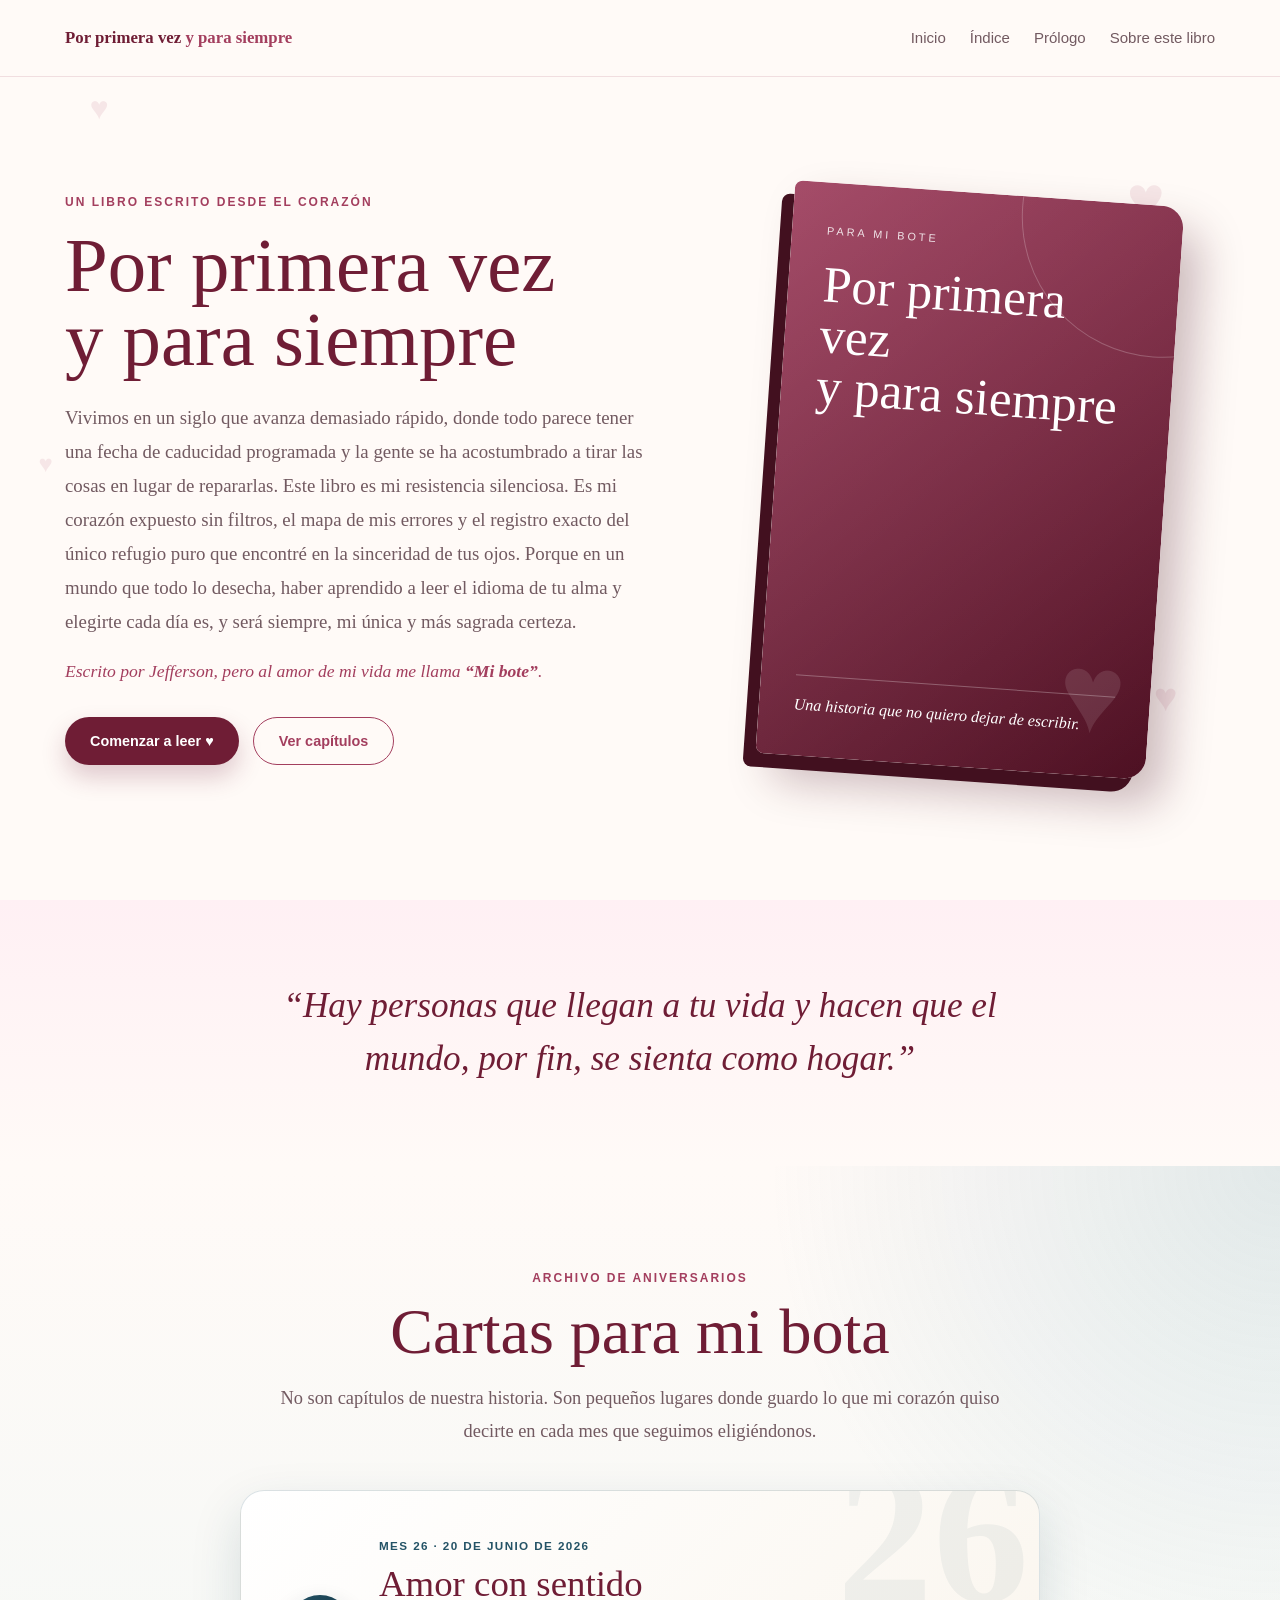
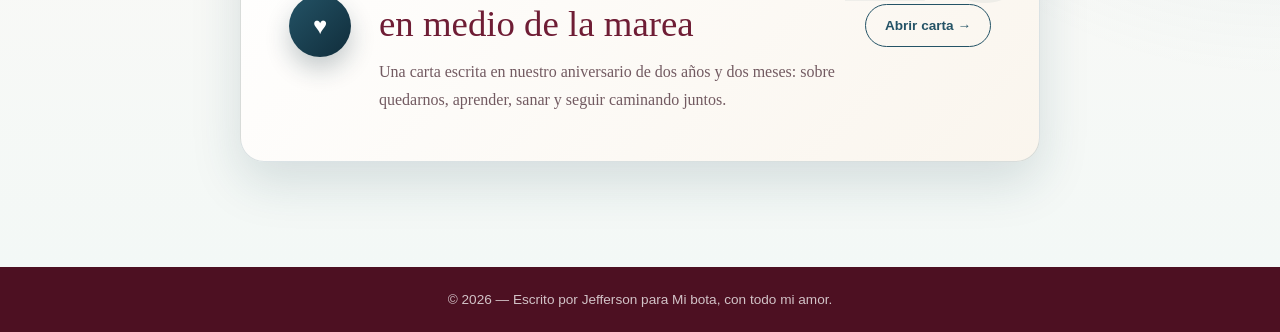
==== index.html @ 3b8f0e84 "Add files via upload" ====
<!DOCTYPE html>
<html lang="es">
<head>
  <meta charset="UTF-8">
  <meta name="viewport" content="width=device-width, initial-scale=1.0">

  <meta
    name="description"
    content="Por primera vez y para siempre, un libro de amor escrito por Jefferson para Mi bote."
  >

  <title>Por primera vez y para siempre | Para Mi bota</title>

  <!-- ARCHIVOS DE ESTILO -->
  <link rel="stylesheet" href="css/variables.css">
  <link rel="stylesheet" href="css/base.css">
  <link rel="stylesheet" href="css/componentes.css">
  <link rel="stylesheet" href="css/responsive.css">
  <link rel="stylesheet" href="css/cartas.css">
</head>

<body>

  <!-- CORAZONES DE FONDO -->
  <div class="corazones-fondo" aria-hidden="true">
    <span>♥</span>
    <span>♥</span>
    <span>♥</span>
    <span>♥</span>
    <span>♥</span>
  </div>

  <!-- MENÚ SUPERIOR -->
  <header class="encabezado">
    <nav class="navegacion contenedor">

      <a href="index.html" class="logo">
        Por primera vez <span>y para siempre</span>
      </a>

      <!-- Solo aparece en celular -->
      <button
        class="boton-menu"
        id="botonMenu"
        aria-label="Abrir menú"
        aria-expanded="false"
      >
        ☰
      </button>

      <ul class="menu" id="menu">
        <li>
          <a href="index.html">Inicio</a>
        </li>

        <li>
          <a href="indice.html">Índice</a>
        </li>

        <li>
          <a href="capitulos/prologo.html">Prólogo</a>
        </li>

        <li>
          <a href="acerca-del-libro.html">Sobre este libro</a>
        </li>
      </ul>

    </nav>
  </header>

  <main>

    <!-- PORTADA PRINCIPAL -->
    <section class="portada contenedor">

      <div class="portada-texto">

        <p class="etiqueta">
          Un libro escrito desde el corazón
        </p>

        <h1>
          Por primera vez<br>
          y para siempre
        </h1>

        <p class="subtitulo">
          Vivimos en un siglo que avanza demasiado rápido, donde todo parece
          tener una fecha de caducidad programada y la gente se ha acostumbrado
          a tirar las cosas en lugar de repararlas. Este libro es mi resistencia
          silenciosa. Es mi corazón expuesto sin filtros, el mapa de mis errores
          y el registro exacto del único refugio puro que encontré en la sinceridad
          de tus ojos. Porque en un mundo que todo lo desecha, haber aprendido a
          leer el idioma de tu alma y elegirte cada día es, y será siempre, mi
          única y más sagrada certeza.
        </p>

        <p class="firma">
          Escrito por Jefferson, pero al amor de mi vida me llama
          <strong>“Mi bote”</strong>.
        </p>

        <div class="grupo-botones">

          <a href="capitulos/prologo.html" class="boton boton-principal">
            Comenzar a leer ♥
          </a>

          <a href="indice.html" class="boton boton-secundario">
            Ver capítulos
          </a>

        </div>

      </div>

      <!-- LIBRO DECORATIVO DE LA PORTADA -->
      <div class="libro-visual">

        <div class="libro-portada">

          <div>
            <p class="libro-etiqueta">
              Para mi bote
            </p>

            <h2>
              Por primera vez<br>
              y para siempre
            </h2>
          </div>

          <p class="libro-frase">
            Una historia que no quiero dejar de escribir.
          </p>

        </div>

      </div>

    </section>

    <!-- FRASE ROMÁNTICA -->
    <section class="frase-inicio">

      <div class="contenedor">
        <p>
          “Hay personas que llegan a tu vida y hacen que el mundo,
          por fin, se sienta como hogar.”
        </p>
      </div>

    </section>

    <!-- CARTAS MENSUALES -->
    <section class="seccion-cartas-inicio">

      <div class="contenedor">

        <header class="encabezado-cartas-inicio">

          <p class="etiqueta-cartas-inicio">
            Archivo de aniversarios
          </p>

          <h2>
            Cartas para mi bota
          </h2>

          <p>
            No son capítulos de nuestra historia. Son pequeños lugares donde
            guardo lo que mi corazón quiso decirte en cada mes que seguimos
            eligiéndonos.
          </p>

        </header>

        <!-- TARJETA DE LA CARTA DEL MES 26 -->
        <a
          href="cartas/mes-26.html"
          class="tarjeta-carta-inicio"
          aria-label="Abrir carta del mes 26"
        >

          <div class="sello-carta-inicio">
            ♥
          </div>

          <div class="contenido-carta-inicio">

            <p class="fecha-carta-inicio">
              Mes 26 · 20 de junio de 2026
            </p>

            <h3>
              Amor con sentido<br>
              en medio de la marea
            </h3>

            <p>
              Una carta escrita en nuestro aniversario de dos años y dos meses:
              sobre quedarnos, aprender, sanar y seguir caminando juntos.
            </p>

          </div>

          <span class="boton-abrir-carta-inicio">
            Abrir carta →
          </span>

        </a>

      </div>

    </section>

  </main>

  <!-- PIE DE PÁGINA -->
  <footer class="pie-pagina">
    <p>
      © 2026 — Escrito por Jefferson para Mi bota, con todo mi amor.
    </p>
  </footer>

  <!-- JAVASCRIPT -->
  <script src="js/main.js"></script>

</body>
</html>
---- css/variables.css ----
:root {
  /* Colores principales */
  --color-vino: #6f1d35;
  --color-vino-oscuro: #4d1022;
  --color-rosa-oscuro: #a33e5e;
  --color-rosa: #e9a9bc;
  --color-rosa-claro: #fff0f4;
  --color-crema: #fffaf7;
  --color-blanco: #ffffff;
  --color-texto: #39282e;
  --color-texto-suave: #725a61;

  /* Tipografías */
  --fuente-titulos: Georgia, "Times New Roman", serif;
  --fuente-texto: "Segoe UI", Arial, sans-serif;
  --fuente-romantica: Georgia, "Times New Roman", serif;

  /* Tamaños generales */
  --ancho-contenido: 1150px;
  --ancho-lectura: 800px;

  /* Bordes y sombras */
  --borde-suave: 1px solid rgba(163, 62, 94, 0.15);
  --sombra-suave: 0 18px 45px rgba(90, 22, 47, 0.14);
  --radio-grande: 22px;
  --radio-boton: 999px;

  /* Transiciones */
  --transicion: 0.3s ease;
}
---- css/base.css ----
* {
  margin: 0;
  padding: 0;
  box-sizing: border-box;
}

html {
  scroll-behavior: smooth;
}

body {
  background-color: var(--color-crema);
  color: var(--color-texto);
  font-family: var(--fuente-texto);
  overflow-x: hidden;
}

a {
  color: inherit;
  text-decoration: none;
}

img {
  display: block;
  max-width: 100%;
}

button {
  font: inherit;
}

.contenedor {
  width: min(var(--ancho-contenido), 90%);
  margin: 0 auto;
}

/* Corazones decorativos del fondo */

.corazones-fondo {
  position: fixed;
  inset: 0;
  z-index: -1;
  overflow: hidden;
  pointer-events: none;
}

.corazones-fondo span {
  position: absolute;
  color: rgba(163, 62, 94, 0.10);
  font-size: 2rem;
  animation: flotar 10s ease-in-out infinite;
}

.corazones-fondo span:nth-child(1) {
  top: 10%;
  left: 7%;
  font-size: 2rem;
}

.corazones-fondo span:nth-child(2) {
  top: 18%;
  right: 9%;
  font-size: 4rem;
  animation-delay: 1s;
}

.corazones-fondo span:nth-child(3) {
  bottom: 15%;
  left: 10%;
  font-size: 3rem;
  animation-delay: 3s;
}

.corazones-fondo span:nth-child(4) {
  bottom: 20%;
  right: 8%;
  font-size: 2.5rem;
  animation-delay: 2s;
}

.corazones-fondo span:nth-child(5) {
  top: 50%;
  left: 3%;
  font-size: 1.5rem;
  animation-delay: 4s;
}

@keyframes flotar {
  0%,
  100% {
    transform: translateY(0) rotate(0deg);
  }

  50% {
    transform: translateY(-22px) rotate(10deg);
  }
}
---- css/componentes.css ----
/* =========================
   MENÚ SUPERIOR
========================= */

.encabezado {
  position: fixed;
  top: 0;
  left: 0;
  width: 100%;
  z-index: 100;

  background: rgba(255, 250, 247, 0.92);
  border-bottom: var(--borde-suave);
  backdrop-filter: blur(12px);
}

.navegacion {
  min-height: 76px;

  display: flex;
  justify-content: space-between;
  align-items: center;
  gap: 25px;
}

.logo {
  color: var(--color-vino);
  font-family: var(--fuente-titulos);
  font-size: 1.05rem;
  font-weight: bold;
}

.logo span {
  color: var(--color-rosa-oscuro);
}

.menu {
  display: flex;
  align-items: center;
  gap: 24px;
  list-style: none;
}

.menu a {
  color: var(--color-texto-suave);
  font-size: 0.94rem;
  transition: var(--transicion);
}

.menu a:hover {
  color: var(--color-rosa-oscuro);
}

.boton-menu {
  display: none;
  border: none;
  background: transparent;
  color: var(--color-vino);
  cursor: pointer;
  font-size: 1.8rem;
}

/* =========================
   PORTADA
========================= */

.portada {
  min-height: 100vh;
  padding: 145px 0 85px;

  display: grid;
  grid-template-columns: 1.1fr 0.9fr;
  align-items: center;
  gap: 60px;
}

.etiqueta {
  color: var(--color-rosa-oscuro);
  font-size: 0.75rem;
  font-weight: bold;
  letter-spacing: 2px;
  margin-bottom: 20px;
  text-transform: uppercase;
}

.portada h1 {
  color: var(--color-vino);
  font-family: var(--fuente-titulos);
  font-size: clamp(3.3rem, 6vw, 6.3rem);
  font-weight: normal;
  line-height: 0.96;
  margin-bottom: 25px;
}

.subtitulo {
  max-width: 600px;
  color: var(--color-texto-suave);
  font-family: var(--fuente-romantica);
  font-size: clamp(1rem, 2vw, 1.18rem);
  line-height: 1.8;
  margin-bottom: 22px;
}

.firma {
  color: var(--color-rosa-oscuro);
  font-family: var(--fuente-romantica);
  font-size: 1.1rem;
  font-style: italic;
  margin-bottom: 35px;
}

/* =========================
   BOTONES
========================= */

.grupo-botones {
  display: flex;
  flex-wrap: wrap;
  gap: 14px;
}

.boton {
  display: inline-flex;
  align-items: center;
  justify-content: center;

  padding: 15px 25px;
  border-radius: var(--radio-boton);

  font-size: 0.9rem;
  font-weight: bold;

  transition: var(--transicion);
}

.boton-principal {
  background-color: var(--color-vino);
  box-shadow: 0 12px 25px rgba(111, 29, 53, 0.22);
  color: var(--color-blanco);
}

.boton-principal:hover {
  background-color: var(--color-vino-oscuro);
  transform: translateY(-4px);
}

.boton-secundario {
  border: 1px solid var(--color-rosa-oscuro);
  color: var(--color-rosa-oscuro);
}

.boton-secundario:hover {
  background-color: var(--color-rosa-claro);
  transform: translateY(-4px);
}

/* =========================
   LIBRO DECORATIVO
========================= */

.libro-visual {
  display: flex;
  justify-content: center;
}

.libro-portada {
  width: min(390px, 100%);
  aspect-ratio: 0.68;

  position: relative;
  overflow: hidden;

  display: flex;
  flex-direction: column;
  justify-content: space-between;

  padding: 42px 35px;

  background:
    linear-gradient(135deg, rgba(255, 255, 255, 0.14), transparent),
    linear-gradient(145deg, #962f50, var(--color-vino-oscuro));

  border-radius: 8px 22px 22px 8px;

  box-shadow:
    -12px 14px 0 #42101f,
    18px 24px 45px rgba(65, 11, 29, 0.28);

  color: var(--color-blanco);
  transform: rotate(4deg);
  transition: var(--transicion);
}

.libro-portada:hover {
  transform: rotate(0deg) translateY(-10px);
}

.libro-portada::before {
  content: "";
  position: absolute;
  top: -130px;
  right: -120px;

  width: 280px;
  height: 280px;

  border: 1px solid rgba(255, 255, 255, 0.22);
  border-radius: 50%;
}

.libro-portada::after {
  content: "♥";
  position: absolute;
  right: 25px;
  bottom: 18px;

  color: rgba(255, 255, 255, 0.11);
  font-size: 7rem;
}

.libro-etiqueta {
  position: relative;
  z-index: 1;

  margin-bottom: 22px;

  font-size: 0.68rem;
  letter-spacing: 3px;
  opacity: 0.85;
  text-transform: uppercase;
}

.libro-portada h2 {
  position: relative;
  z-index: 1;

  font-family: var(--fuente-titulos);
  font-size: clamp(2.3rem, 4vw, 4rem);
  font-weight: normal;
  line-height: 1;
}

.libro-frase {
  position: relative;
  z-index: 1;

  border-top: 1px solid rgba(255, 255, 255, 0.28);
  padding-top: 20px;

  font-family: var(--fuente-romantica);
  font-size: 1rem;
  font-style: italic;
}

/* =========================
   FRASE FINAL
========================= */

.frase-inicio {
  padding: 80px 0;

  background: linear-gradient(
    180deg,
    var(--color-rosa-claro),
    var(--color-crema)
  );

  text-align: center;
}

.frase-inicio p {
  max-width: 760px;
  margin: 0 auto;

  color: var(--color-vino);
  font-family: var(--fuente-romantica);
  font-size: clamp(1.4rem, 3vw, 2.2rem);
  font-style: italic;
  line-height: 1.5;
}

/* =========================
   PIE DE PÁGINA
========================= */

.pie-pagina {
  padding: 25px 15px;

  background-color: var(--color-vino-oscuro);
  color: rgba(255, 255, 255, 0.75);

  font-size: 0.85rem;
  text-align: center;
}
---- css/responsive.css ----
/* TABLET */

@media (max-width: 900px) {
  .portada {
    grid-template-columns: 1fr;
    gap: 45px;
    text-align: center;
  }

  .subtitulo {
    margin-right: auto;
    margin-left: auto;
  }

  .grupo-botones {
    justify-content: center;
  }

  .libro-portada {
    width: min(340px, 85%);
  }
}

/* CELULAR */

@media (max-width: 650px) {
  .navegacion {
    min-height: 68px;
  }

  .boton-menu {
    display: block;
  }

  .menu {
    position: absolute;
    top: 68px;
    left: 0;

    display: none;
    flex-direction: column;
    gap: 20px;

    width: 100%;
    padding: 26px 0;

    background: rgba(255, 250, 247, 0.98);
    border-bottom: var(--borde-suave);
  }

  .menu.activo {
    display: flex;
  }

  .portada {
    min-height: auto;
    padding: 115px 0 70px;
  }

  .portada h1 {
    font-size: clamp(3rem, 15vw, 4.4rem);
  }

  .libro-portada {
    width: 270px;
    padding: 32px 26px;
  }

  .libro-portada h2 {
    font-size: 2.35rem;
  }

  .grupo-botones {
    flex-direction: column;
  }

  .boton {
    width: 100%;
  }

  .frase-inicio {
    padding: 65px 0;
  }
}
---- css/cartas.css ----
/* =========================================
   COLORES EXCLUSIVOS PARA LAS CARTAS
========================================= */

:root {
  --marea-profunda: #102d3b;
  --marea-media: #245366;
  --marea-clara: #5f9bac;
  --espuma-mar: #edf8f6;
  --arena-suave: #faf5ed;
  --tinta-mar: #1d3b46;
}

/* =========================================
   CARTAS DENTRO DE LA PÁGINA DE INICIO
========================================= */

.seccion-cartas-inicio {
  padding: 105px 0;

  background:
    radial-gradient(
      circle at top right,
      rgba(95, 155, 172, 0.18),
      transparent 35%
    ),
    linear-gradient(
      180deg,
      var(--color-crema),
      #f3f8f6
    );
}

.encabezado-cartas-inicio {
  max-width: 720px;
  margin: 0 auto 42px;
  text-align: center;
}

.etiqueta-cartas-inicio {
  margin-bottom: 15px;

  color: var(--color-rosa-oscuro);
  font-family: var(--fuente-texto);
  font-size: 0.75rem;
  font-weight: bold;
  letter-spacing: 2px;
  text-transform: uppercase;
}

.encabezado-cartas-inicio h2 {
  margin-bottom: 18px;

  color: var(--color-vino);
  font-family: var(--fuente-titulos);
  font-size: clamp(2.4rem, 5vw, 4.5rem);
  font-weight: normal;
  line-height: 1;
}

.encabezado-cartas-inicio > p:last-child {
  color: var(--color-texto-suave);
  font-family: var(--fuente-romantica);
  font-size: clamp(1rem, 2vw, 1.15rem);
  line-height: 1.8;
}

/* TARJETA DE LA CARTA DEL MES */

.tarjeta-carta-inicio {
  width: min(800px, 100%);
  min-height: 260px;

  position: relative;
  overflow: hidden;

  display: grid;
  grid-template-columns: auto 1fr auto;
  align-items: center;
  gap: 28px;

  margin: 0 auto;
  padding: clamp(28px, 5vw, 48px);

  background:
    linear-gradient(
      135deg,
      rgba(255, 255, 255, 0.98),
      rgba(250, 245, 237, 0.98)
    );

  border: 1px solid rgba(36, 83, 102, 0.16);
  border-radius: 24px;
  box-shadow: 0 20px 50px rgba(23, 64, 79, 0.15);

  color: inherit;
  text-decoration: none;
  transition: var(--transicion);
}

.tarjeta-carta-inicio::before {
  content: "26";

  position: absolute;
  top: -50px;
  right: 10px;

  color: rgba(36, 83, 102, 0.06);
  font-family: var(--fuente-titulos);
  font-size: 12rem;
  font-weight: bold;
  line-height: 1;
}

.tarjeta-carta-inicio:hover {
  transform: translateY(-8px);
  box-shadow: 0 27px 58px rgba(23, 64, 79, 0.22);
}

.sello-carta-inicio {
  width: 62px;
  height: 62px;

  display: grid;
  place-items: center;

  border-radius: 50%;

  background: linear-gradient(
    135deg,
    var(--marea-media),
    var(--marea-profunda)
  );

  box-shadow: 0 12px 25px rgba(16, 45, 59, 0.24);

  color: var(--color-blanco);
  font-size: 1.5rem;
}

.contenido-carta-inicio {
  position: relative;
  z-index: 1;
}

.fecha-carta-inicio {
  margin-bottom: 12px;

  color: var(--marea-media);
  font-family: var(--fuente-texto);
  font-size: 0.73rem;
  font-weight: bold;
  letter-spacing: 1.4px;
  text-transform: uppercase;
}

.contenido-carta-inicio h3 {
  margin-bottom: 15px;

  color: var(--color-vino);
  font-family: var(--fuente-titulos);
  font-size: clamp(1.7rem, 4vw, 2.3rem);
  font-weight: normal;
  line-height: 1.08;
}

.contenido-carta-inicio p:last-child {
  max-width: 480px;

  color: var(--color-texto-suave);
  font-family: var(--fuente-romantica);
  line-height: 1.7;
}

.boton-abrir-carta-inicio {
  position: relative;
  z-index: 1;

  padding: 13px 19px;

  border: 1px solid var(--marea-media);
  border-radius: var(--radio-boton);

  color: var(--marea-media);
  font-family: var(--fuente-texto);
  font-size: 0.85rem;
  font-weight: bold;
  white-space: nowrap;

  transition: var(--transicion);
}

.tarjeta-carta-inicio:hover .boton-abrir-carta-inicio {
  background: var(--marea-media);
  color: var(--color-blanco);
}

/* =========================================
   PÁGINA DE LA CARTA COMPLETA: MES 26
========================================= */

/* Fondo general de la página de carta */

body.pagina-carta-mensual {
  min-height: 100vh;

  background:
    radial-gradient(
      circle at top right,
      rgba(95, 155, 172, 0.28),
      transparent 32%
    ),
    radial-gradient(
      circle at bottom left,
      rgba(255, 255, 255, 0.12),
      transparent 30%
    ),
    linear-gradient(
      145deg,
      var(--marea-profunda),
      #091a23
    );
}

/* Espacio superior para que el menú no tape la carta */

main.pagina-carta-mensual {
  min-height: 100vh;
  padding: 150px 0 90px;
}

/* MENÚ OSCURO SOLO EN LA CARTA */

.pagina-carta-mensual .encabezado {
  background: rgba(10, 28, 37, 0.86);
  border-bottom: 1px solid rgba(237, 248, 246, 0.14);
}

.pagina-carta-mensual .logo {
  color: #f8ffff;
}

.pagina-carta-mensual .logo span {
  color: #9fd0d9;
}

.pagina-carta-mensual .menu a {
  color: rgba(244, 255, 255, 0.78);
}

.pagina-carta-mensual .menu a:hover,
.pagina-carta-mensual .menu a.activo {
  color: #a7dbe3;
}

.pagina-carta-mensual .boton-menu {
  color: #f8ffff;
}

/* CONTENEDOR PRINCIPAL DE LA CARTA */

.contenedor-carta-mensual {
  width: min(900px, 90%);
  margin: 0 auto;
}

.cabecera-carta-mensual {
  max-width: 700px;
  margin: 0 auto 44px;
  text-align: center;
}

.sello-mes {
  display: inline-block;
  margin-bottom: 18px;
  padding: 10px 17px;

  border: 1px solid rgba(220, 250, 250, 0.35);
  border-radius: var(--radio-boton);
  background: rgba(237, 248, 246, 0.08);

  color: #c7f0f2;
  font-family: var(--fuente-texto);
  font-size: 0.73rem;
  font-weight: bold;
  letter-spacing: 1.6px;
  text-transform: uppercase;
}

.titulo-carta-mensual {
  margin-bottom: 18px;

  color: #f8ffff;
  font-family: var(--fuente-titulos);
  font-size: clamp(2.7rem, 6vw, 5.2rem);
  font-weight: normal;
  line-height: 1;
}

.fecha-carta {
  color: rgba(231, 251, 251, 0.78);
  font-family: var(--fuente-romantica);
  font-size: clamp(1rem, 2vw, 1.15rem);
  font-style: italic;
  line-height: 1.6;
}

/* PAPEL BLANCO DONDE VA LA CARTA */

.papel-carta {
  position: relative;
  overflow: hidden;

  padding: clamp(30px, 6vw, 72px);

  background:
    linear-gradient(
      145deg,
      rgba(255, 255, 255, 0.99),
      rgba(250, 245, 237, 0.98)
    );

  border: 1px solid rgba(255, 255, 255, 0.7);
  border-radius: 24px;
  box-shadow: 0 30px 75px rgba(0, 0, 0, 0.28);

  color: var(--color-texto);
  font-family: var(--fuente-romantica);
  font-size: clamp(1rem, 2vw, 1.15rem);
  line-height: 1.95;
}

.papel-carta::before {
  content: "≈";

  position: absolute;
  top: 10px;
  right: 25px;

  color: rgba(36, 83, 102, 0.08);
  font-family: Georgia, serif;
  font-size: 7rem;
}

.papel-carta p {
  margin-bottom: 26px;
}

.papel-carta p:first-child::first-letter {
  float: left;

  padding-top: 12px;
  padding-right: 12px;

  color: var(--marea-media);
  font-family: var(--fuente-titulos);
  font-size: 4.8rem;
  line-height: 0.65;
}

.papel-carta p:last-child {
  margin-bottom: 0;
}

/* FRASES IMPORTANTES DENTRO DE LA CARTA */

.frase-marea {
  margin: 38px 0;
  padding: 24px 27px;

  border-left: 4px solid var(--marea-media);
  border-radius: 0 16px 16px 0;

  background: linear-gradient(
    135deg,
    #eaf7f5,
    #f9f4eb
  );

  color: var(--marea-profunda);
  font-family: var(--fuente-romantica);
  font-size: clamp(1.14rem, 2.5vw, 1.38rem);
  font-style: italic;
  line-height: 1.65;
}

.firma-carta {
  margin-top: 42px;

  color: var(--marea-media);
  font-family: var(--fuente-romantica);
  font-size: 1.16rem;
  font-style: italic;
  text-align: right;
}

/* BOTONES AL FINAL DE LA CARTA */

.navegacion-cartas {
  display: flex;
  justify-content: space-between;
  gap: 16px;

  margin-top: 38px;
}

.pagina-carta-mensual .boton-secundario {
  border-color: #b5e2e3;
  color: #d9f5f6;
}

.pagina-carta-mensual .boton-secundario:hover {
  background: rgba(237, 248, 246, 0.12);
}

.pagina-carta-mensual .boton-principal {
  background: #edf8f6;
  color: var(--marea-profunda);
}

.pagina-carta-mensual .boton-principal:hover {
  background: #cfecee;
}

/* =========================================
   RESPONSIVE: TABLET Y CELULAR
========================================= */

@media (max-width: 700px) {
  .seccion-cartas-inicio {
    padding: 75px 0;
  }

  .tarjeta-carta-inicio {
    grid-template-columns: 1fr;
    gap: 20px;
    text-align: center;
  }

  .sello-carta-inicio {
    margin: 0 auto;
  }

  .contenido-carta-inicio p:last-child {
    margin-right: auto;
    margin-left: auto;
  }

  .boton-abrir-carta-inicio {
    justify-self: center;
  }
}

@media (max-width: 650px) {
  main.pagina-carta-mensual {
    padding: 115px 0 70px;
  }

  .pagina-carta-mensual .menu {
    background: rgba(10, 28, 37, 0.98);
    border-bottom: 1px solid rgba(237, 248, 246, 0.14);
  }

  .navegacion-cartas {
    flex-direction: column;
  }

  .navegacion-cartas .boton {
    width: 100%;
  }

  .papel-carta {
    border-radius: 18px;
  }
}
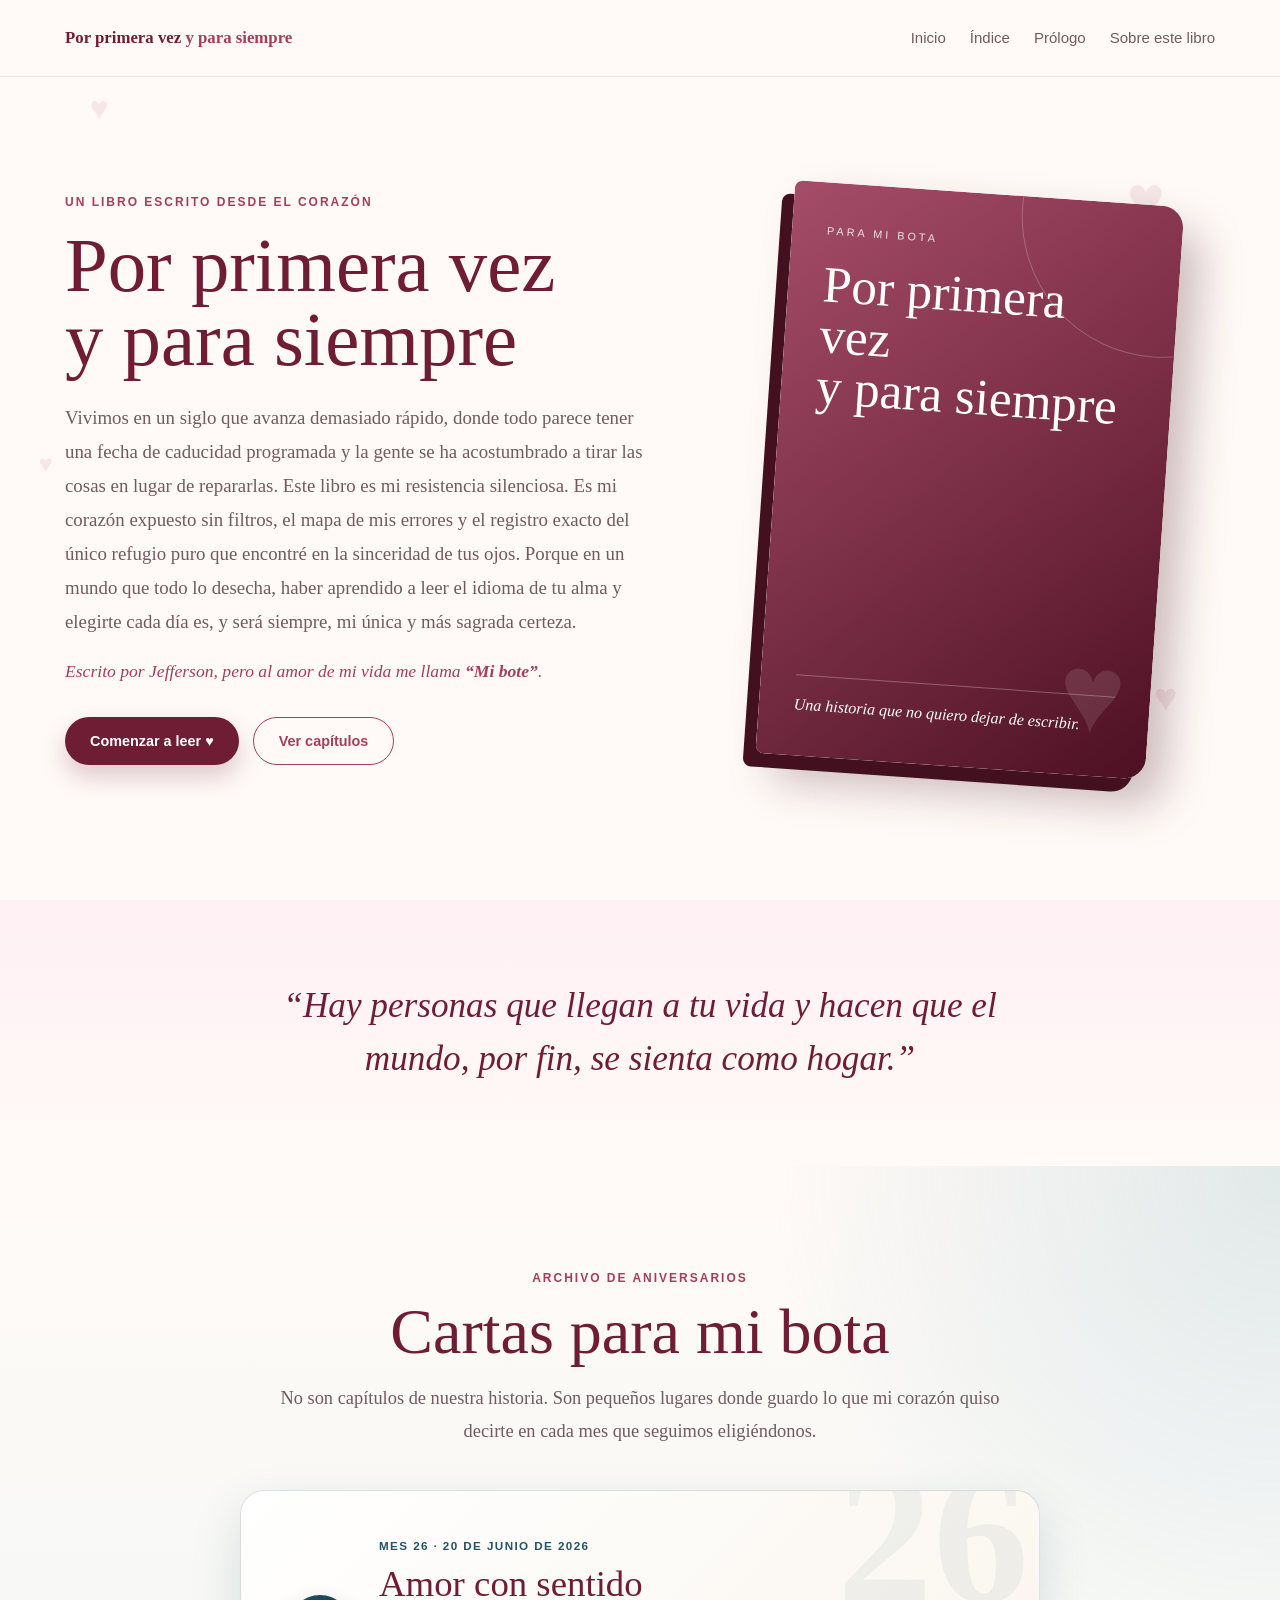
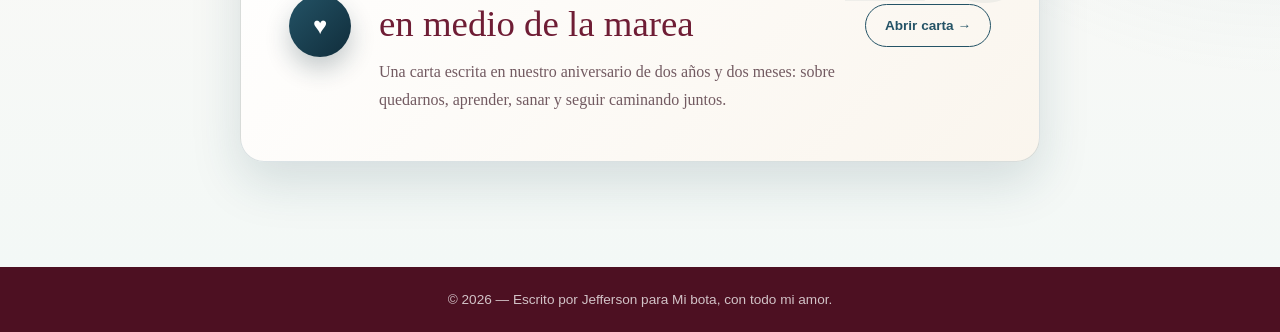
==== commit ad85ed5d: "Update index.html" ====
--- a/index.html
+++ b/index.html
@@ -122,7 +122,7 @@
 
           <div>
             <p class="libro-etiqueta">
-              Para mi bote
+              Para mi bota
             </p>
 
             <h2>
@@ -228,4 +228,4 @@
   <script src="js/main.js"></script>
 
 </body>
-</html>+</html>
